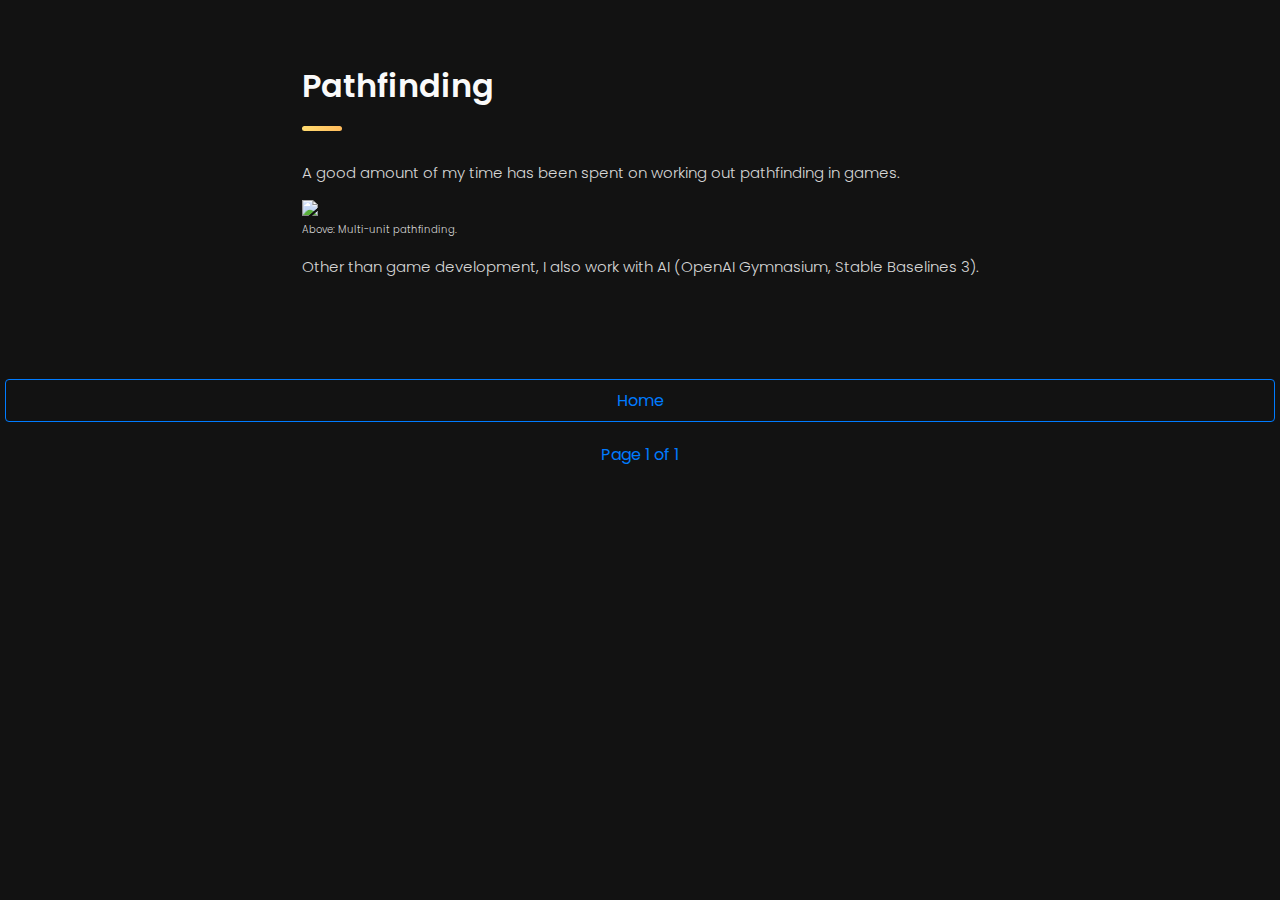
==== portfolio_pieces/index.html @ a6a80744 "writing section on pathfinding" ====
<!DOCTYPE html>
<html lang="en">

<head>
  <meta charset="UTF-8">
  <meta http-equiv="X-UA-Compatible" content="IE=edge">
  <meta name="viewport" content="width=device-width, initial-scale=1.0">
  <title>Portfolio</title>

  <!--
    - favicon
  -->
  <link rel="shortcut icon" href="./assets/images/logo.ico" type="image/x-icon">

  <!--
    - custom css link
  -->
  <link rel="stylesheet" href="./assets/css/style.css">

  <!--
    - google font link
  -->
  <link rel="preconnect" href="https://fonts.googleapis.com">
  <link rel="preconnect" href="https://fonts.gstatic.com" crossorigin>
  <link href="https://fonts.googleapis.com/css2?family=Poppins:wght@300;400;500;600&display=swap" rel="stylesheet">
</head>

<!-- NOTE: Pagination Code, (highly modifed) from this:
https://www.geeksforgeeks.org/create-a-pagination-using-html-css-and-javascript/ -->

<body>
    <main>
        <div id="data-container">
            
            <div class="about-text">
                <header>
                <h2 class="h2 article-title">Pathfinding</h2>
                </header>
        
                <section>
                <p>
                    A good amount of my time has been spent on working out pathfinding
                    in games. 
                </p>
                
                <img src="../assets/images/pathfinding/multi_unit_pathfinding.gif">
                <p>
                    <font size="1">
                        Above: Multi-unit pathfinding.
                    </font>
                </p>



                <p>
                    Other than game development, I also work with AI (OpenAI Gymnasium, Stable Baselines 3).
                </p>
                </section>
            </div>

        </div>
    </main>

    <div class="pagination" id="pagination">
        <a href="#" id="see_all">See All Posts</a> 
        <a href="#" id="prev">Previous</a> 
        <!-- <a href="#" class="page-link" data-page="1">1</a> 
        <a href="#" class="page-link" data-page="2">2</a> 
        <a href="#" class="page-link" data-page="3">3</a>  -->
        <a href="#" id="next">Next</a> 
        <a href="/vcard-personal-portfolio">Home</a> <!-- Necessary for Google Pages integration -->
        <p id="page-numbers"> </p> 
    </div> 

    <script src="./assets/js/script.js"> </script> 

</body>
---- portfolio_pieces/assets/css/style.css ----
/*-----------------------------------*\
  #style.css
\*-----------------------------------*/


/**
 * copyright 2022 @codewithsadee
 */





/*-----------------------------------*\
  #CUSTOM PROPERTY
\*-----------------------------------*/

:root {

  /**
   * colors
   */

  /* gradient */

  --bg-gradient-onyx: linear-gradient(
    to bottom right, 
    hsl(240, 1%, 25%) 3%, 
    hsl(0, 0%, 19%) 97%
  );
  --bg-gradient-jet: linear-gradient(
    to bottom right, 
    hsla(240, 1%, 18%, 0.251) 0%, 
    hsla(240, 2%, 11%, 0) 100%
  ), hsl(240, 2%, 13%);
  --bg-gradient-yellow-1: linear-gradient(
    to bottom right, 
    hsl(45, 100%, 71%) 0%, 
    hsla(36, 100%, 69%, 0) 50%
  );
  --bg-gradient-yellow-2: linear-gradient(
    135deg, 
    hsla(45, 100%, 71%, 0.251) 0%, 
    hsla(35, 100%, 68%, 0) 59.86%
  ), hsl(240, 2%, 13%);
  --border-gradient-onyx: linear-gradient(
    to bottom right, 
    hsl(0, 0%, 25%) 0%, 
    hsla(0, 0%, 25%, 0) 50%
  );
  --text-gradient-yellow: linear-gradient(
    to right, 
    hsl(45, 100%, 72%), 
    hsl(35, 100%, 68%)
  );

  /* solid */

  --jet: hsl(0, 0%, 22%);
  --onyx: hsl(240, 1%, 17%);
  --eerie-black-1: hsl(240, 2%, 13%);
  --eerie-black-2: hsl(240, 2%, 12%);
  --smoky-black: hsl(0, 0%, 7%);
  --white-1: hsl(0, 0%, 100%);
  --white-2: hsl(0, 0%, 98%);
  --orange-yellow-crayola: hsl(45, 100%, 72%);
  --vegas-gold: hsl(45, 54%, 58%);
  --light-gray: hsl(0, 0%, 84%);
  --light-gray-70: hsla(0, 0%, 84%, 0.7);
  --bittersweet-shimmer: hsl(0, 43%, 51%);

  /**
   * typography
   */

  /* font-family */
  --ff-poppins: 'Poppins', sans-serif;

  /* font-size */
  --fs-1: 24px;
  --fs-2: 18px;
  --fs-3: 17px;
  --fs-4: 16px;
  --fs-5: 15px;
  --fs-6: 14px;
  --fs-7: 13px;
  --fs-8: 11px;

  /* font-weight */
  --fw-300: 300;
  --fw-400: 400;
  --fw-500: 500;
  --fw-600: 600;

  /**
   * shadow
   */
  
  --shadow-1: -4px 8px 24px hsla(0, 0%, 0%, 0.25);
  --shadow-2: 0 16px 30px hsla(0, 0%, 0%, 0.25);
  --shadow-3: 0 16px 40px hsla(0, 0%, 0%, 0.25);
  --shadow-4: 0 25px 50px hsla(0, 0%, 0%, 0.15);
  --shadow-5: 0 24px 80px hsla(0, 0%, 0%, 0.25);

  /**
   * transition
   */

  --transition-1: 0.25s ease;
  --transition-2: 0.5s ease-in-out;

}





/*-----------------------------------*\
  #RESET
\*-----------------------------------*/

*, *::before, *::after {
  margin: 0;
  padding: 0;
  box-sizing: border-box;
}

a { text-decoration: none; }

li { list-style: none; }

img, ion-icon, a, button, time, span { display: block; }

button {
  font: inherit;
  background: none;
  border: none;
  text-align: left;
  cursor: pointer;
}

input, textarea {
  display: block;
  width: 100%;
  background: none;
  font: inherit;
}

::selection {
  background: var(--orange-yellow-crayola);
  color: var(--smoky-black);
}

:focus { outline-color: var(--orange-yellow-crayola); }

html { font-family: var(--ff-poppins); }

body { background: var(--smoky-black); }





/*-----------------------------------*\
  #REUSED STYLE
\*-----------------------------------*/

.sidebar,
article {
  background: var(--eerie-black-2);
  border: 1px solid var(--jet);
  border-radius: 20px;
  padding: 15px;
  box-shadow: var(--shadow-1);
  z-index: 1;
}

.separator {
  width: 100%;
  height: 1px;
  background: var(--jet);
  margin: 16px 0;
}

.icon-box {
  position: relative;
  background: var(--border-gradient-onyx);
  width: 30px;
  height: 30px;
  border-radius: 8px;
  display: flex;
  justify-content: center;
  align-items: center;
  font-size: 16px;
  color: var(--orange-yellow-crayola);
  box-shadow: var(--shadow-1);
  z-index: 1;
}

.icon-box::before {
  content: "";
  position: absolute;
  inset: 1px;
  background: var(--eerie-black-1);
  border-radius: inherit;
  z-index: -1;
}

.icon-box ion-icon { --ionicon-stroke-width: 35px; }

article { display: none; }

article.active {
  display: block;
  animation: fade 0.5s ease backwards;
}

@keyframes fade {
  0% { opacity: 0; }
  100% { opacity: 1; }
}

.h2,
.h3,
.h4,
.h5 {
  color: var(--white-2);
  text-transform: capitalize;
}

.h2 { font-size: var(--fs-1); }

.h3 { font-size: var(--fs-2); }

.h4 { font-size: var(--fs-4); }

.h5 {
  font-size: var(--fs-7);
  font-weight: var(--fw-500);
}

.article-title {
  position: relative;
  padding-bottom: 7px;
}

.article-title::after {
  content: "";
  position: absolute;
  bottom: 0;
  left: 0;
  width: 30px;
  height: 3px;
  background: var(--text-gradient-yellow);
  border-radius: 3px;
}

.has-scrollbar::-webkit-scrollbar {
  width: 5px; /* for vertical scrollbar */
  height: 5px; /* for horizontal scrollbar */
}

.has-scrollbar::-webkit-scrollbar-track {
  background: var(--onyx);
  border-radius: 5px;
}

.has-scrollbar::-webkit-scrollbar-thumb {
  background: var(--orange-yellow-crayola);
  border-radius: 5px;
}

.has-scrollbar::-webkit-scrollbar-button { width: 20px; }

.content-card {
  position: relative;
  background: var(--border-gradient-onyx);
  padding: 15px;
  padding-top: 45px;
  border-radius: 14px;
  box-shadow: var(--shadow-2);
  cursor: pointer;
  z-index: 1;
}

.content-card::before {
  content: "";
  position: absolute;
  inset: 1px;
  background: var(--bg-gradient-jet);
  border-radius: inherit;
  z-index: -1;
}





/*-----------------------------------*\
  #MAIN
\*-----------------------------------*/

main {
  margin: 15px 12px;
  margin-bottom: 75px;
  min-width: 259px;
}





/*-----------------------------------*\
  #SIDEBAR
\*-----------------------------------*/

.sidebar {
  margin-bottom: 15px;
  max-height: 112px;
  overflow: hidden;
  transition: var(--transition-2);
}

.sidebar.active { max-height: 405px; }

.sidebar-info {
  position: relative;
  display: flex;
  justify-content: flex-start;
  align-items: center;
  gap: 15px;
}

.avatar-box {
  background: var(--bg-gradient-onyx);
  border-radius: 20px;
}

.info-content .name {
  color: var(--white-2);
  font-size: var(--fs-3);
  font-weight: var(--fw-500);
  letter-spacing: -0.25px;
  margin-bottom: 10px;
}

.info-content .title {
  color: var(--white-1);
  background: var(--onyx);
  font-size: var(--fs-8);
  font-weight: var(--fw-300);
  width: max-content;
  padding: 3px 12px;
  border-radius: 8px;
}

.info_more-btn {
  position: absolute;
  top: -15px;
  right: -15px;
  border-radius: 0 15px;
  font-size: 13px;
  color: var(--orange-yellow-crayola);
  background: var(--border-gradient-onyx);
  padding: 10px;
  box-shadow: var(--shadow-2);
  transition: var(--transition-1);
  z-index: 1;
}

.info_more-btn::before {
  content: "";
  position: absolute;
  inset: 1px;
  border-radius: inherit;
  background: var(--bg-gradient-jet);
  transition: var(--transition-1);
  z-index: -1;
}

.info_more-btn:hover,
.info_more-btn:focus { background: var(--bg-gradient-yellow-1); }

.info_more-btn:hover::before,
.info_more-btn:focus::before { background: var(--bg-gradient-yellow-2); }

.info_more-btn span { display: none; }

.sidebar-info_more {
  opacity: 0;
  visibility: hidden;
  transition: var(--transition-2);
}

.sidebar.active .sidebar-info_more {
  opacity: 1;
  visibility: visible;
}

.contacts-list {
  display: grid;
  grid-template-columns: 1fr;
  gap: 16px;
}

.contact-item {
  min-width: 100%;
  display: flex;
  align-items: center;
  gap: 16px;
}

.contact-info {
  max-width: calc(100% - 46px);
  width: calc(100% - 46px);
}

.contact-title {
  color: var(--light-gray-70);
  font-size: var(--fs-8);
  text-transform: uppercase;
  margin-bottom: 2px;
}

.contact-info :is(.contact-link, time, address) {
  color: var(--white-2);
  font-size: var(--fs-7);
}

.contact-info address { font-style: normal; }

.social-list {
  display: flex;
  justify-content: flex-start;
  align-items: center;
  gap: 15px;
  padding-bottom: 4px;
  padding-left: 7px;
}

.social-item .social-link {
  color: var(--light-gray-70);
  font-size: 18px;
}


.social-item .social-link:hover { color: var(--light-gray); }





/*-----------------------------------*\
  #NAVBAR
\*-----------------------------------*/

.navbar {
  position: fixed;
  bottom: 0;
  left: 0;
  width: 100%;
  background: hsla(240, 1%, 17%, 0.75);
  backdrop-filter: blur(10px);
  border: 1px solid var(--jet);
  border-radius: 12px 12px 0 0;
  box-shadow: var(--shadow-2);
  z-index: 5;
}

.navbar-list {
  display: flex;
  flex-wrap: wrap;
  justify-content: center;
  align-items: center;
  padding: 0 10px;
}

.navbar-link {
  color: var(--light-gray);
  font-size: var(--fs-8);
  padding: 20px 7px;
  transition: color var(--transition-1);
}

.navbar-link:hover,
.navbar-link:focus { color: var(--light-gray-70); }

.navbar-link.active { color: var(--orange-yellow-crayola); }





/*-----------------------------------*\
  #ABOUT
\*-----------------------------------*/

.about .article-title { margin-bottom: 15px; }

.about-text {
  color: var(--light-gray);
  font-size: var(--fs-6);
  font-weight: var(--fw-300);
  line-height: 1.6;
}

.about-text p { margin-bottom: 15px; }



/**
 * #service 
 */

.service { margin-bottom: 35px; }

.service-title { margin-bottom: 20px; }

.service-list {
  display: grid;
  grid-template-columns: 1fr;
  gap: 20px;
}

.service-item {
  position: relative;
  background: var(--border-gradient-onyx);
  padding: 20px;
  border-radius: 14px;
  box-shadow: var(--shadow-2);
  z-index: 1;
}

.service-item::before {
  content: "";
  position: absolute;
  inset: 1px;
  background: var(--bg-gradient-jet);
  border-radius: inherit;
  z-index: -1;
}

.service-icon-box { margin-bottom: 10px; }

.service-icon-box img { margin: auto; }

.service-content-box { text-align: center; }

.service-item-title { margin-bottom: 7px; }

.service-item-text {
  color: var(--light-gray);
  font-size: var(--fs-6);
  font-weight: var(--fw-3);
  line-height: 1.6;
}


/**
 * #testimonials 
 */

.testimonials { margin-bottom: 30px; }

.testimonials-title { margin-bottom: 20px; }

.testimonials-list {
  display: flex;
  justify-content: flex-start;
  align-items: flex-start;
  gap: 15px;
  margin: 0 -15px;
  padding: 25px 15px;
  padding-bottom: 35px;
  overflow-x: auto;
  scroll-behavior: smooth;
  overscroll-behavior-inline: contain;
  scroll-snap-type: inline mandatory;
}

.testimonials-item {
  min-width: 100%;
  scroll-snap-align: center;
}

.testimonials-avatar-box {
  position: absolute;
  top: 0;
  left: 0;
  transform: translate(15px, -25px);
  background: var(--bg-gradient-onyx);
  border-radius: 14px;
  box-shadow: var(--shadow-1);
}

.testimonials-item-title { margin-bottom: 7px; }

.testimonials-text {
  color: var(--light-gray);
  font-size: var(--fs-6);
  font-weight: var(--fw-300);
  line-height: 1.6;
  display: -webkit-box;
  line-clamp: 4;
  -webkit-line-clamp: 4;
  -webkit-box-orient: vertical;
  overflow: hidden;
}


/**
 * #testimonials-modal
 */

.modal-container {
  position: fixed;
  top: 0;
  left: 0;
  width: 100%;
  height: 100%;
  display: flex;
  justify-content: center;
  align-items: center;
  overflow-y: auto;
  overscroll-behavior: contain;
  z-index: 20;
  pointer-events: none;
  visibility: hidden;
}

.modal-container::-webkit-scrollbar { display: none; }

.modal-container.active {
  pointer-events: all;
  visibility: visible;
}

.overlay {
  position: fixed;
  top: 0;
  left: 0;
  width: 100%;
  height: 100vh;
  background: hsl(0, 0%, 5%);
  opacity: 0;
  visibility: hidden;
  pointer-events: none;
  z-index: 1;
  transition: var(--transition-1);
}

.overlay.active {
  opacity: 0.8;
  visibility: visible;
  pointer-events: all;
}

.testimonials-modal {
  background: var(--eerie-black-2);
  position: relative;
  padding: 15px;
  margin: 15px 12px;
  border: 1px solid var(--jet);
  border-radius: 14px;
  box-shadow: var(--shadow-5);
  transform: scale(1.2);
  opacity: 0;
  transition: var(--transition-1);
  z-index: 2;
}

.modal-container.active .testimonials-modal {
  transform: scale(1);
  opacity: 1;
}

.modal-close-btn {
  position: absolute;
  top: 15px;
  right: 15px;
  background: var(--onyx);
  border-radius: 8px;
  width: 32px;
  height: 32px;
  display: flex;
  justify-content: center;
  align-items: center;
  color: var(--white-2);
  font-size: 18px;
  opacity: 0.7;
}

.modal-close-btn:hover,
.modal-close-btn:focus { opacity: 1; }

.modal-close-btn ion-icon { --ionicon-stroke-width: 50px; }

.modal-avatar-box {
  background: var(--bg-gradient-onyx);
  width: max-content;
  border-radius: 14px;
  margin-bottom: 15px;
  box-shadow: var(--shadow-2);
}

.modal-img-wrapper > img { display: none; }

.modal-title { margin-bottom: 4px; }

.modal-content time {
  font-size: var(--fs-6);
  color: var(--light-gray-70);
  font-weight: var(--fw-300);
  margin-bottom: 10px;
}

.modal-content p {
  color: var(--light-gray);
  font-size: var(--fs-6);
  font-weight: var(--fw-300);
  line-height: 1.6;
}


/**
 * #clients 
 */

.clients { margin-bottom: 15px; }

.clients-list {
  display: flex;
  justify-content: flex-start;
  align-items: flex-start;
  gap: 15px;
  margin: 0 -15px;
  padding: 25px;
  padding-bottom: 25px;
  overflow-x: auto;
  scroll-behavior: smooth;
  overscroll-behavior-inline: contain;
  scroll-snap-type: inline mandatory;
  scroll-padding-inline: 25px;
}

.clients-item {
  min-width: 50%;
  scroll-snap-align: start;
}

.clients-item img {
  width: 100%;
  filter: grayscale(1);
  transition: var(--transition-1);
}

.clients-item img:hover { filter: grayscale(0); }





/*-----------------------------------*\
  #RESUME
\*-----------------------------------*/

.article-title { margin-bottom: 30px; }


/**
 * education and experience 
 */

.timeline { margin-bottom: 30px; }

.timeline .title-wrapper {
  display: flex;
  align-items: center;
  gap: 15px;
  margin-bottom: 25px;
}

.timeline-list {
  font-size: var(--fs-6);
  margin-left: 45px;
}

.timeline-item { position: relative; }

.timeline-item:not(:last-child) { margin-bottom: 20px; }

.timeline-item-title {
  font-size: var(--fs-6);
  line-height: 1.3;
  margin-bottom: 7px;
}

.timeline-list span {
  color: var(--vegas-gold);
  font-weight: var(--fw-400);
  line-height: 1.6;
}

.timeline-item:not(:last-child)::before {
  content: "";
  position: absolute;
  top: -25px;
  left: -30px;
  width: 1px;
  height: calc(100% + 50px);
  background: var(--jet);
}

.timeline-item::after {
  content: "";
  position: absolute;
  top: 5px;
  left: -33px;
  height: 6px;
  width: 6px;
  background: var(--text-gradient-yellow);
  border-radius: 50%;
  box-shadow: 0 0 0 4px var(--jet);
}

.timeline-text {
  color: var(--light-gray);
  font-weight: var(--fw-300);
  line-height: 1.6;
}


/**
 * skills 
 */

.skills-title { margin-bottom: 20px; }

.skills-list { padding: 20px; }


.skills-item:not(:last-child) { margin-bottom: 15px; }

.skill .title-wrapper {
  display: flex;
  align-items: center;
  gap: 5px;
  margin-bottom: 8px;
}

.skill .title-wrapper data {
  color: var(--light-gray);
  font-size: var(--fs-7);
  font-weight: var(--fw-300);
}

.skill-progress-bg {
  background: var(--jet);
  width: 100%;
  height: 8px;
  border-radius: 10px;
}

.skill-progress-fill {
  background: var(--text-gradient-yellow);
  height: 100%;
  border-radius: inherit;
}





/*-----------------------------------*\
  #PORTFOLIO
\*-----------------------------------*/

.filter-list { display: none; }

.filter-select-box {
  position: relative;
  margin-bottom: 25px;
}

.filter-select {
  background: var(--eerie-black-2);
  color: var(--light-gray);
  display: flex;
  justify-content: space-between;
  align-items: center;
  width: 100%;
  padding: 12px 16px;
  border: 1px solid var(--jet);
  border-radius: 14px;
  font-size: var(--fs-6);
  font-weight: var(--fw-300);
}

.filter-select.active .select-icon { transform: rotate(0.5turn); }

.select-list {
  background: var(--eerie-black-2);
  position: absolute;
  top: calc(100% + 6px);
  width: 100%;
  padding: 6px;
  border: 1px solid var(--jet);
  border-radius: 14px;
  z-index: 2;
  opacity: 0;
  visibility: hidden;
  pointer-events: none;
  transition: 0.15s ease-in-out;
}

.filter-select.active + .select-list {
  opacity: 1;
  visibility: visible;
  pointer-events: all;
}

.select-item button {
  background: var(--eerie-black-2);
  color: var(--light-gray);
  font-size: var(--fs-6);
  font-weight: var(--fw-300);
  text-transform: capitalize;
  width: 100%;
  padding: 8px 10px;
  border-radius: 8px;
}

.select-item button:hover { --eerie-black-2: hsl(240, 2%, 20%); }

.project-list {
  display: grid;
  grid-template-columns: 1fr;
  gap: 30px;
  margin-bottom: 10px;
}

.project-item { display: none; }

.project-item.active {
  display: block;
  animation: scaleUp 0.25s ease forwards;
}

@keyframes scaleUp {
  0% { transform: scale(0.5); }
  100% { transform: scale(1); }
}

.project-item > a { width: 100%; }

.project-img {
  position: relative;
  width: 100%;
  height: 200px;
  border-radius: 16px;
  overflow: hidden;
  margin-bottom: 15px;
}

.project-img::before {
  content: "";
  position: absolute;
  top: 0;
  left: 0;
  width: 100%;
  height: 100%;
  background: transparent;
  z-index: 1;
  transition: var(--transition-1);
}

.project-item > a:hover .project-img::before { background: hsla(0, 0%, 0%, 0.5); }

.project-item-icon-box {
  --scale: 0.8;

  background: var(--jet);
  color: var(--orange-yellow-crayola);
  position: absolute;
  top: 50%;
  left: 50%;
  transform: translate(-50%, -50%) scale(var(--scale));
  font-size: 20px;
  padding: 18px;
  border-radius: 12px;
  opacity: 0;
  z-index: 1;
  transition: var(--transition-1);
}

.project-item > a:hover .project-item-icon-box {
  --scale: 1;
  opacity: 1;
}

.project-item-icon-box ion-icon { --ionicon-stroke-width: 50px; }

.project-img img {
  width: 100%;
  height: 100%;
  object-fit: cover;
  transition: var(--transition-1);
}

.project-item > a:hover img { transform: scale(1.1); }

.project-title,
.project-category { margin-left: 10px; }

.project-title {
  color: var(--white-2);
  font-size: var(--fs-5);
  font-weight: var(--fw-400);
  text-transform: capitalize;
  line-height: 1.3;
}

.project-category {
  color: var(--light-gray-70);
  font-size: var(--fs-6);
  font-weight: var(--fw-300);
}





/*-----------------------------------*\
  #BLOG
\*-----------------------------------*/

.blog-posts { margin-bottom: 10px; }

.blog-posts-list {
  display: grid;
  grid-template-columns: 1fr;
  gap: 20px;
}

.blog-post-item > a {
  position: relative;
  background: var(--border-gradient-onyx);
  height: 100%;
  box-shadow: var(--shadow-4);
  border-radius: 16px;
  z-index: 1;
}

.blog-post-item > a::before {
  content: "";
  position: absolute;
  inset: 1px;
  border-radius: inherit;
  background: var(--eerie-black-1);
  z-index: -1;
}

.blog-banner-box {
  width: 100%;
  height: 200px;
  border-radius: 12px;
  overflow: hidden;
}

.blog-banner-box img {
  width: 100%;
  height: 100%;
  object-fit: cover;
  transition: var(--transition-1);
}

.blog-post-item > a:hover .blog-banner-box img { transform: scale(1.1); }

.blog-content { padding: 15px; }

.blog-meta {
  display: flex;
  justify-content: flex-start;
  align-items: center;
  gap: 7px;
  margin-bottom: 10px;
}

.blog-meta :is(.blog-category, time) {
  color: var(--light-gray-70);
  font-size: var(--fs-6);
  font-weight: var(--fw-300);
}

.blog-meta .dot {
  background: var(--light-gray-70);
  width: 4px;
  height: 4px;
  border-radius: 4px;
}

.blog-item-title {
  margin-bottom: 10px;
  line-height: 1.3;
  transition: var(--transition-1);
}

.blog-post-item > a:hover .blog-item-title { color: var(--orange-yellow-crayola); }

.blog-text {
  color: var(--light-gray);
  font-size: var(--fs-6);
  font-weight: var(--fw-300);
  line-height: 1.6;
}





/*-----------------------------------*\
  #CONTACT
\*-----------------------------------*/

.mapbox {
  position: relative;
  height: 250px;
  width: 100%;
  border-radius: 16px;
  margin-bottom: 30px;
  border: 1px solid var(--jet);
  overflow: hidden;
}

.mapbox figure { height: 100%; }

.mapbox iframe {
  width: 100%;
  height: 100%;
  border: none;
  filter: grayscale(1) invert(1);
}

.contact-form { margin-bottom: 10px; }

.form-title { margin-bottom: 20px; }

.input-wrapper {
  display: grid;
  grid-template-columns: 1fr;
  gap: 25px;
  margin-bottom: 25px;
}

.form-input {
  color: var(--white-2);
  font-size: var(--fs-6);
  font-weight: var(--fw-400);
  padding: 13px 20px;
  border: 1px solid var(--jet);
  border-radius: 14px;
  outline: none;
}

.form-input::placeholder { font-weight: var(--fw-500); }

.form-input:focus { border-color: var(--orange-yellow-crayola); }

textarea.form-input {
  min-height: 100px;
  height: 120px;
  max-height: 200px;
  resize: vertical;
  margin-bottom: 25px;
}

textarea.form-input::-webkit-resizer { display: none; }

.form-input:focus:invalid { border-color: var(--bittersweet-shimmer); }

.form-btn {
  position: relative;
  width: 100%;
  background: var(--border-gradient-onyx);
  color: var(--orange-yellow-crayola);
  display: flex;
  justify-content: center;
  align-items: center;
  gap: 10px;
  padding: 13px 20px;
  border-radius: 14px;
  font-size: var(--fs-6);
  text-transform: capitalize;
  box-shadow: var(--shadow-3);
  z-index: 1;
  transition: var(--transition-1);
}

.form-btn::before {
  content: "";
  position: absolute;
  inset: 1px;
  background: var(--bg-gradient-jet);
  border-radius: inherit;
  z-index: -1;
  transition: var(--transition-1);
}

.form-btn ion-icon { font-size: 16px; }

.form-btn:hover { background: var(--bg-gradient-yellow-1); }

.form-btn:hover::before { background: var(--bg-gradient-yellow-2); }

.form-btn:disabled {
  opacity: 0.7;
  cursor: not-allowed;
}

.form-btn:disabled:hover { background: var(--border-gradient-onyx); }

.form-btn:disabled:hover::before { background: var(--bg-gradient-jet); }





/*-----------------------------------*\
  #RESPONSIVE
\*-----------------------------------*/

/**
 * responsive larger than 450px screen
 */

@media (min-width: 450px) {

  /**
   * client
   */

  .clients-item { min-width: calc(33.33% - 10px); }



  /**
   * #PORTFOLIO, BLOG 
   */

  .project-img,
  .blog-banner-box { height: auto; }

}





/**
 * responsive larger than 580px screen
 */

@media (min-width: 580px) {

  /**
   * CUSTOM PROPERTY
   */

  :root {

    /**
     * typography
     */

    --fs-1: 32px;
    --fs-2: 24px;
    --fs-3: 26px;
    --fs-4: 18px;
    --fs-6: 15px;
    --fs-7: 15px;
    --fs-8: 12px;

  }



  /**
   * #REUSED STYLE
   */

  .sidebar, article {
    width: 520px;
    margin-inline: auto;
    padding: 30px;
  }

  .article-title {
    font-weight: var(--fw-600);
    padding-bottom: 15px;
  }

  .article-title::after {
    width: 40px;
    height: 5px;
  }

  .icon-box {
    width: 48px;
    height: 48px;
    border-radius: 12px;
    font-size: 18px;
  }



  /**
   * #MAIN
   */

  main {
    margin-top: 60px;
    margin-bottom: 100px;
  }



  /**
   * #SIDEBAR
   */

  .sidebar {
    max-height: 180px;
    margin-bottom: 30px;
  }

  .sidebar.active { max-height: 584px; }

  .sidebar-info { gap: 25px; }

  .avatar-box { border-radius: 30px; }

  .avatar-box img { width: 120px; }

  .info-content .name { margin-bottom: 15px; }

  .info-content .title { padding: 5px 18px; }

  .info_more-btn {
    top: -30px;
    right: -30px;
    padding: 10px 15px;
  }

  .info_more-btn span {
    display: block;
    font-size: var(--fs-8);
  }

  .info_more-btn ion-icon { display: none; }

  .separator { margin: 32px 0; }

  .contacts-list { gap: 20px; }

  .contact-info {
    max-width: calc(100% - 64px);
    width: calc(100% - 64px);
  }



  /**
   * #NAVBAR
   */

  .navbar { border-radius: 20px 20px 0 0; }

  .navbar-list { gap: 20px; }

  .navbar-link { --fs-8: 14px; }



  /**
   * #ABOUT
   */

  .about .article-title { margin-bottom: 20px; }

  .about-text { margin-bottom: 40px; }

  /* service */

  .service-item {
    display: flex;
    justify-content: flex-start;
    align-items: flex-start;
    gap: 18px;
    padding: 30px;
  }

  .service-icon-box {
    margin-bottom: 0;
    margin-top: 5px;
  }

  .service-content-box { text-align: left; }

  /* testimonials */

  .testimonials-title { margin-bottom: 25px; }

  .testimonials-list {
    gap: 30px;
    margin: 0 -30px;
    padding: 30px;
    padding-bottom: 35px;
  }

  .content-card {
    padding: 30px;
    padding-top: 25px;
  }

  .testimonials-avatar-box {
    transform: translate(30px, -30px);
    border-radius: 20px;
  }

  .testimonials-avatar-box img { width: 80px; }

  .testimonials-item-title {
    margin-bottom: 10px;
    margin-left: 95px;
  }

  .testimonials-text {
    line-clamp: 2;
    -webkit-line-clamp: 2;
  }

  /* testimonials modal */

  .modal-container { padding: 20px; }

  .testimonials-modal {
    display: flex;
    justify-content: flex-start;
    align-items: stretch;
    gap: 25px;
    padding: 30px;
    border-radius: 20px;
  }

  .modal-img-wrapper {
    display: flex;
    flex-direction: column;
    align-items: center;
  }

  .modal-avatar-box {
    border-radius: 18px;
    margin-bottom: 0;
  }

  .modal-avatar-box img { width: 65px; }

  .modal-img-wrapper > img {
    display: block;
    flex-grow: 1;
    width: 35px;
  }

  /* clients */

  .clients-list {
    gap: 50px;
    margin: 0 -30px;
    padding: 45px;
    scroll-padding-inline: 45px;
  }

  .clients-item { min-width: calc(33.33% - 35px); }



  /**
   * #RESUME
   */

  .timeline-list { margin-left: 65px; }

  .timeline-item:not(:last-child)::before { left: -40px; }

  .timeline-item::after {
    height: 8px;
    width: 8px;
    left: -43px;
  }

  .skills-item:not(:last-child) { margin-bottom: 25px; }



  /**
   * #PORTFOLIO, BLOG
   */

  .project-img, .blog-banner-box { border-radius: 16px; }

  .blog-posts-list { gap: 30px; }

  .blog-content { padding: 25px; }



  /**
   * #CONTACT
   */

  .mapbox {
    height: 380px;
    border-radius: 18px;
  }

  .input-wrapper {
    gap: 30px;
    margin-bottom: 30px;
  }

  .form-input { padding: 15px 20px; }

  textarea.form-input { margin-bottom: 30px; }

  .form-btn {
    --fs-6: 16px;
    padding: 16px 20px;
  }

  .form-btn ion-icon { font-size: 18px; }

}





/**
 * responsive larger than 768px screen
 */

@media (min-width: 768px) {

  /**
   * REUSED STYLE
   */

  .sidebar, article { width: 700px; }

  .has-scrollbar::-webkit-scrollbar-button { width: 100px; }



  /**
   * SIDEBAR
   */

  .contacts-list {
    grid-template-columns: 1fr 1fr;
    gap: 30px 15px;
  }



  /**
   * NAVBAR
   */

  .navbar-link { --fs-8: 15px; }



  /**
   * ABOUT
   */

  /* testimonials modal */

  .testimonials-modal {
    gap: 35px;
    max-width: 680px;
  }

  .modal-avatar-box img { width: 80px; }



  /**
   * PORTFOLIO
   */

  .article-title { padding-bottom: 20px; }

  .filter-select-box { display: none; }

  .filter-list {
    display: flex;
    justify-content: flex-start;
    align-items: center;
    gap: 25px;
    padding-left: 5px;
    margin-bottom: 30px;
  }

  .filter-item button {
    color: var(--light-gray);
    font-size: var(--fs-5);
    transition: var(--transition-1);
  }

  .filter-item button:hover { color: var(--light-gray-70); }

  .filter-item button.active { color: var(--orange-yellow-crayola); }

  /* portfolio and blog grid */

  .project-list, .blog-posts-list { grid-template-columns: 1fr 1fr; }



  /**
   * CONTACT
   */

  .input-wrapper { grid-template-columns: 1fr 1fr; }

  .form-btn {
    width: max-content;
    margin-left: auto;
  }
  
}





/**
 * responsive larger than 1024px screen
 */

@media (min-width: 1024px) {

  /**
   * CUSTOM PROPERTY
   */

  :root {

    /**
    * shadow
    */

    --shadow-1: -4px 8px 24px hsla(0, 0%, 0%, 0.125);
    --shadow-2: 0 16px 30px hsla(0, 0%, 0%, 0.125);
    --shadow-3: 0 16px 40px hsla(0, 0%, 0%, 0.125);

  }



  /**
   * REUSED STYLE
   */

  .sidebar, article {
    width: 950px;
    box-shadow: var(--shadow-5);
  }



  /**
   * MAIN 
   */

  main { margin-bottom: 60px; }

  .main-content {
    position: relative;
    width: max-content;
    margin: auto;
  }



  /**
   * NAVBAR
   */

  .navbar {
    position: absolute;
    bottom: auto;
    top: 0;
    left: auto;
    right: 0;
    width: max-content;
    border-radius: 0 20px;
    padding: 0 20px;
    box-shadow: none;
  }

  .navbar-list {
    gap: 30px;
    padding: 0 20px;
  }

  .navbar-link { font-weight: var(--fw-500); }



  /**
   * ABOUT
   */

  /* service */

  .service-list {
    grid-template-columns: 1fr 1fr;
    gap: 20px 25px;
  }

  /* testimonials */

  .testimonials-item { min-width: calc(50% - 15px); }

  /* clients */

  .clients-item { min-width: calc(25% - 38px); }



  /**
   * PORTFOLIO
   */

  .project-list { grid-template-columns: repeat(3, 1fr); }



  /**
   * BLOG
   */

  .blog-banner-box { height: 230px; }

}





/**
 * responsive larger than 1250px screen
 */

@media (min-width: 1250px) {

  /**
   * RESET
   */

  body::-webkit-scrollbar { width: 20px; }

  body::-webkit-scrollbar-track { background: var(--smoky-black); }

  body::-webkit-scrollbar-thumb {
    border: 5px solid var(--smoky-black);
    background: hsla(0, 0%, 100%, 0.1);
    border-radius: 20px;
    box-shadow: inset 1px 1px 0 hsla(0, 0%, 100%, 0.11),
                inset -1px -1px 0 hsla(0, 0%, 100%, 0.11);
  }

  body::-webkit-scrollbar-thumb:hover { background: hsla(0, 0%, 100%, 0.15); }

  body::-webkit-scrollbar-button { height: 60px; }



  /**
   * REUSED STYLE
   */

  .sidebar, article { width: auto; }

  article { min-height: 100%; }



  /**
   * MAIN
   */

  main {
    max-width: 1200px;
    margin-inline: auto;
    display: flex;
    justify-content: center;
    align-items: stretch;
    gap: 25px;
  }

  .main-content {
    min-width: 75%;
    width: 75%;
    margin: 0;
  }



  /**
   * SIDEBAR
   */

  .sidebar {
    position: sticky;
    top: 60px;
    max-height: max-content;
    height: 100%;
    margin-bottom: 0;
    padding-top: 60px;
    z-index: 1;
  }

  .sidebar-info { flex-direction: column; }

  .avatar-box img { width: 150px; }

  .info-content .name {
    white-space: nowrap;
    text-align: center;
  }

  .info-content .title { margin: auto; }

  .info_more-btn { display: none; }

  .sidebar-info_more {
    opacity: 1;
    visibility: visible;
  }

  .contacts-list { grid-template-columns: 1fr; }

  .contact-info :is(.contact-link) {
    white-space: nowrap;
    overflow: hidden;
    text-overflow: ellipsis;
  }

  .contact-info :is(.contact-link, time, address) {
    --fs-7: 14px;
    font-weight: var(--fw-300);
  }

  .separator:last-of-type {
    margin: 15px 0;
    opacity: 0;
  }

  .social-list { justify-content: center; }



  /**
	 * RESUME
	 */

  .timeline-text { max-width: 700px; }

  .card-container {
    display: grid;
    grid-template-columns: repeat(4, 1fr);
    gap: 20px;
}

.card {
    border: 1px solid #ddd;
    padding: 20px;
    border-radius: 10px;
    box-shadow: 0 2px 20px 0px rgba(0, 0, 0, 0.1);
    background-color: #fff;
    text-align: center;
}

.card img {
    max-width: 100%;
    height: auto;
    margin-bottom: 10px;
    border-radius: 10px;
}


}

/* NOTE: Pagination Code, (highly modifed) from this:
https://www.geeksforgeeks.org/create-a-pagination-using-html-css-and-javascript/ */
/* Pagination links */
.pagination {
  text-align: center;
  margin-top: 2rem;
}

.pagination a {
    color: #007BFF;
    padding: 8px 16px;
    text-decoration: none;
    border: 1px solid #007BFF;
    margin: 0 5px;
    border-radius: 4px;
}

.pagination a:hover {
    background-color: #007BFF;
    color: white;
}

.pagination .active {
    background-color: #007BFF;
    color: white;
}

#page-numbers {
  color: #007BFF !important;
  margin-top: 20px;
  font-size: 16px;
}
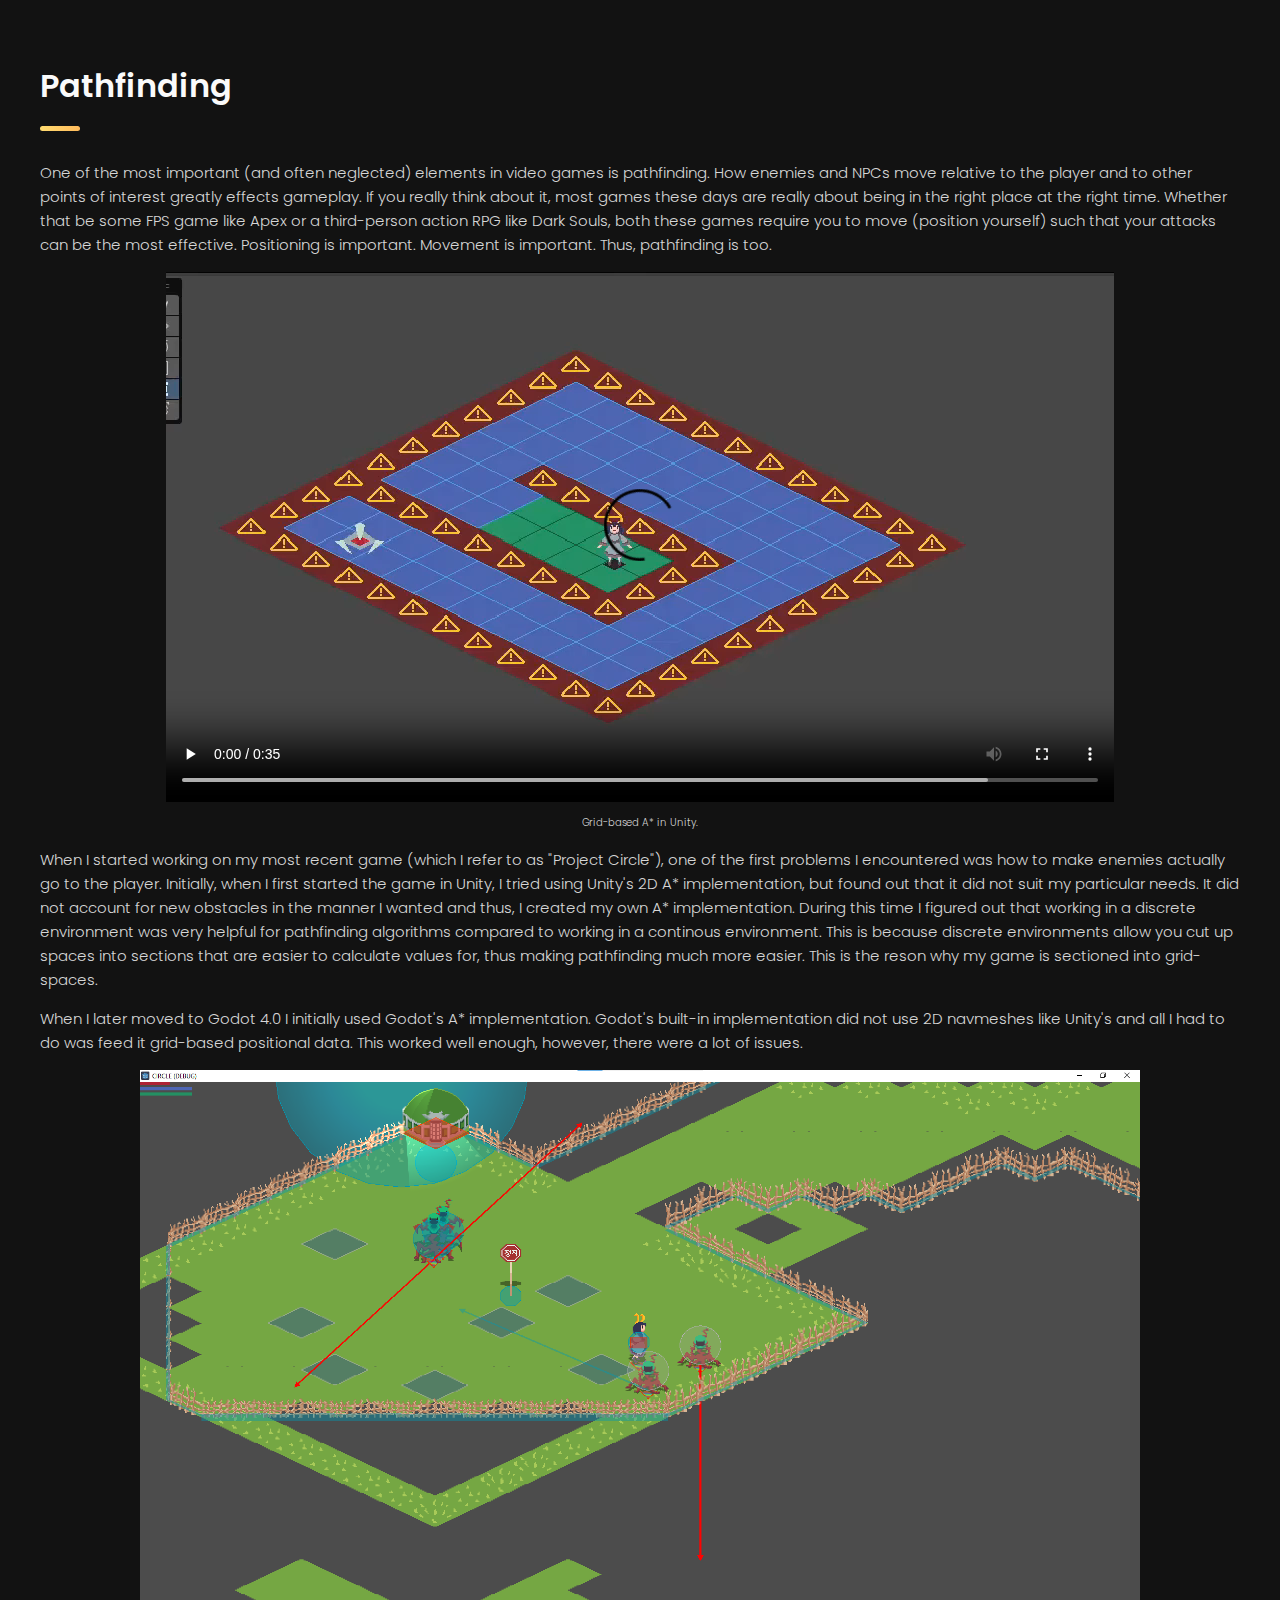
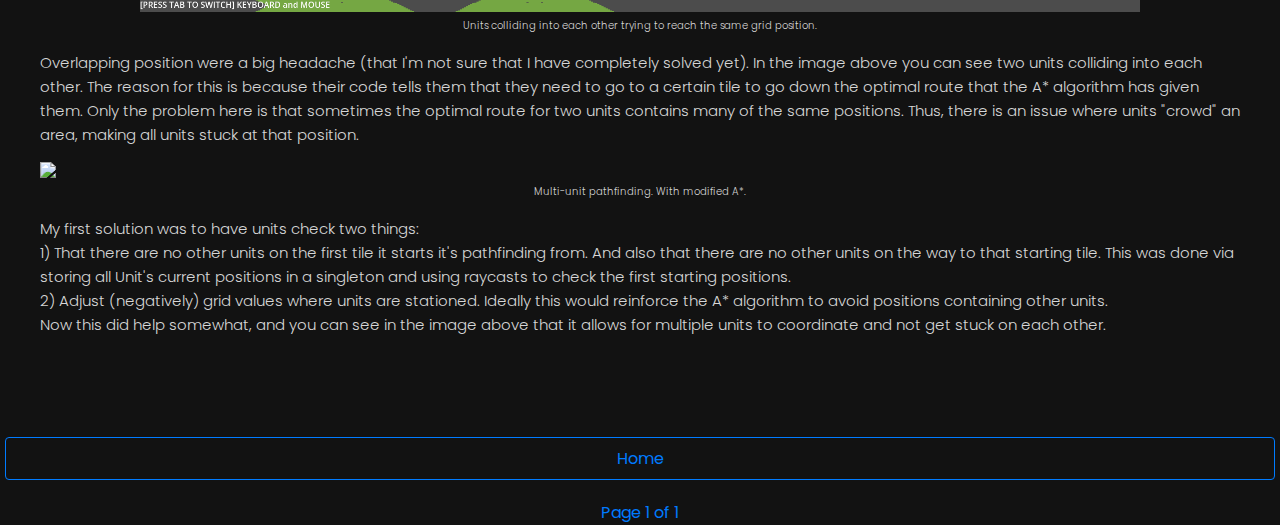
==== commit ee1d190b: "writing pathfinding section" ====
--- a/portfolio_pieces/index.html
+++ b/portfolio_pieces/index.html
@@ -38,23 +38,99 @@
                 </header>
         
                 <section>
-                <p>
+                <!-- <p>
                     A good amount of my time has been spent on working out pathfinding
                     in games. 
+                </p> -->
+                
+                <p>
+                    One of the most important (and often neglected) elements in video games is
+                    pathfinding. How enemies and NPCs move relative to the player and to other 
+                    points of interest greatly effects gameplay. 
+                    
+                    If you really think about it, most games these days are really about being
+                    in the right place at the right time. Whether that be some FPS game like Apex
+                    or a third-person action RPG like Dark Souls, both these games require you to
+                    move (position yourself) such that your attacks can be the most effective.
+                    
+                    Positioning is important. Movement is important. Thus, pathfinding is too. 
+                </p>
+
+                <center>
+                    <video controls>
+                        <source src="../assets/images/pathfinding/bad_pathfinding.webm" type="video/webm" />
+                    </video>
+                    <p>
+                        <font size="1">
+                            Grid-based A* in Unity.
+                        </font>
+                    </p>
+                </center>
+
+                <p>
+                    When I started working on my most recent game (which I refer to as "Project Circle"),
+                    one of the first problems I encountered was how to make enemies actually go to the player.
+                    
+                    Initially, when I first started the game in Unity, I tried using Unity's 2D A* implementation,
+                    but found out that it did not suit my particular needs. It did not account for new obstacles 
+                    in the manner I wanted and thus, I created my own A* implementation.
+                    
+                    During this time I figured out that working in a discrete environment was very helpful
+                    for pathfinding algorithms compared to working in a continous environment. This is because
+                    discrete environments allow you cut up spaces into sections that are easier to calculate
+                    values for, thus making pathfinding much more easier. This is the reson why my game is
+                    sectioned into grid-spaces.
                 </p>
                 
-                <img src="../assets/images/pathfinding/multi_unit_pathfinding.gif">
                 <p>
-                    <font size="1">
-                        Above: Multi-unit pathfinding.
-                    </font>
+                    When I later moved to Godot 4.0 I initially used Godot's A* implementation. Godot's
+                    built-in implementation did not use 2D navmeshes like Unity's and all I had to do was 
+                    feed it grid-based positional data. This worked well enough, however, there were a lot of
+                    issues.
                 </p>
 
-
+                <center>
+                    <img src="../assets/images/pathfinding/collision.png" width="1000px">
+                    <p>
+                        <font size="1">
+                            Units colliding into each other trying to reach the same grid position.
+                        </font>
+                    </p>
+                </center>
 
                 <p>
-                    Other than game development, I also work with AI (OpenAI Gymnasium, Stable Baselines 3).
+                    Overlapping position were a big headache (that I'm not sure that I have completely solved yet).
+                    In the image above you can see two units colliding into each other. The reason for this is because
+                    their code tells them that they need to go to a certain tile to go down the optimal route that the
+                    A* algorithm has given them. Only the problem here is that sometimes the optimal route for two units
+                    contains many of the same positions. Thus, there is an issue where units "crowd" an area, making all
+                    units stuck at that position. 
                 </p>
+
+                <center>
+                    <img src="../assets/images/pathfinding/multi_unit_pathfinding.gif">
+                    <p>
+                        <font size="1">
+                            Multi-unit pathfinding. With modified A*.
+                        </font>
+                    </p>
+                </center>
+                <p>
+                    My first solution was to have units check two things:
+                    <br>
+                    1) That there are no other units on the first tile it starts it's pathfinding from.
+                    And also that there are no other units on the way to that starting tile. 
+                    This was done via storing all Unit's current positions in a singleton and using raycasts to check
+                    the first starting positions.
+                    <br>
+                    2) Adjust (negatively) grid values where units are stationed. Ideally this would reinforce
+                    the A* algorithm to avoid positions containing other units. 
+                    <br>
+                    Now this did help somewhat, and you can see in the image above that it allows
+                    for multiple units to coordinate and not get stuck on each other. 
+
+                </p>
+
                 </section>
             </div>
 
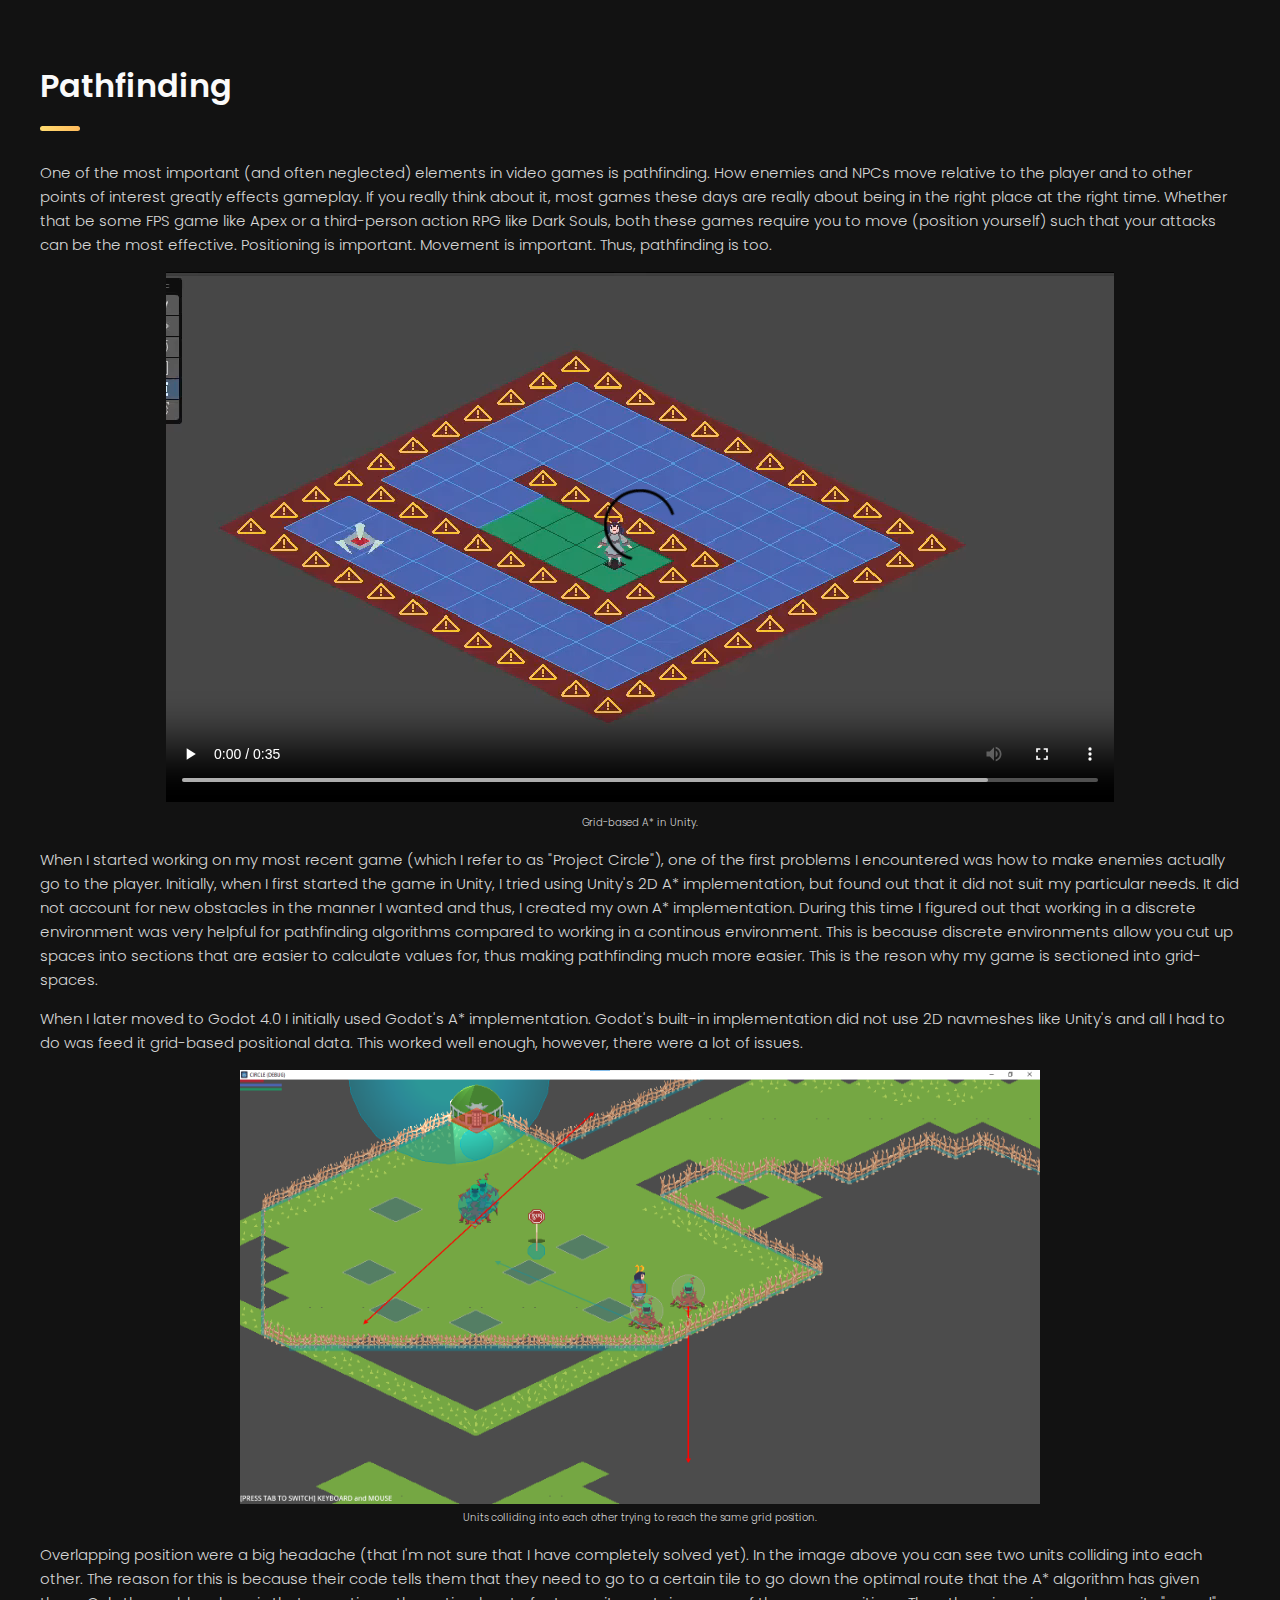
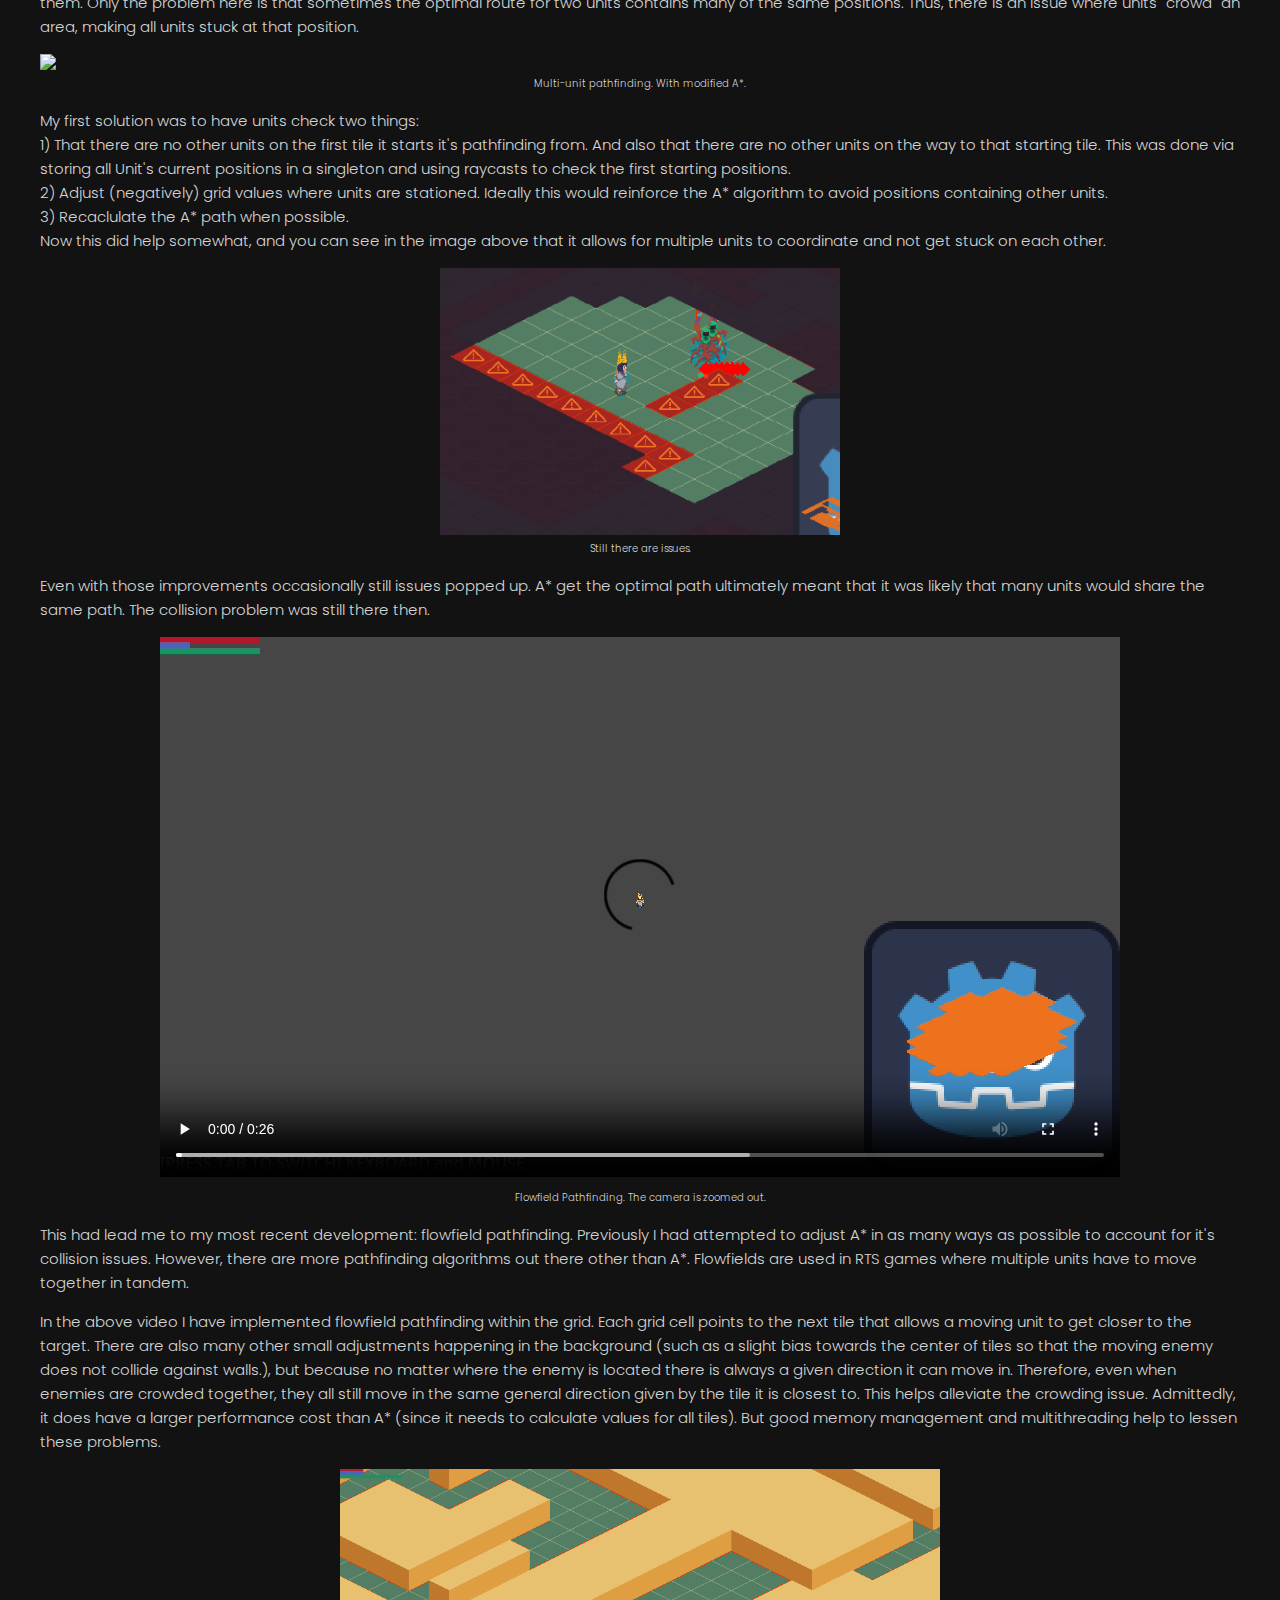
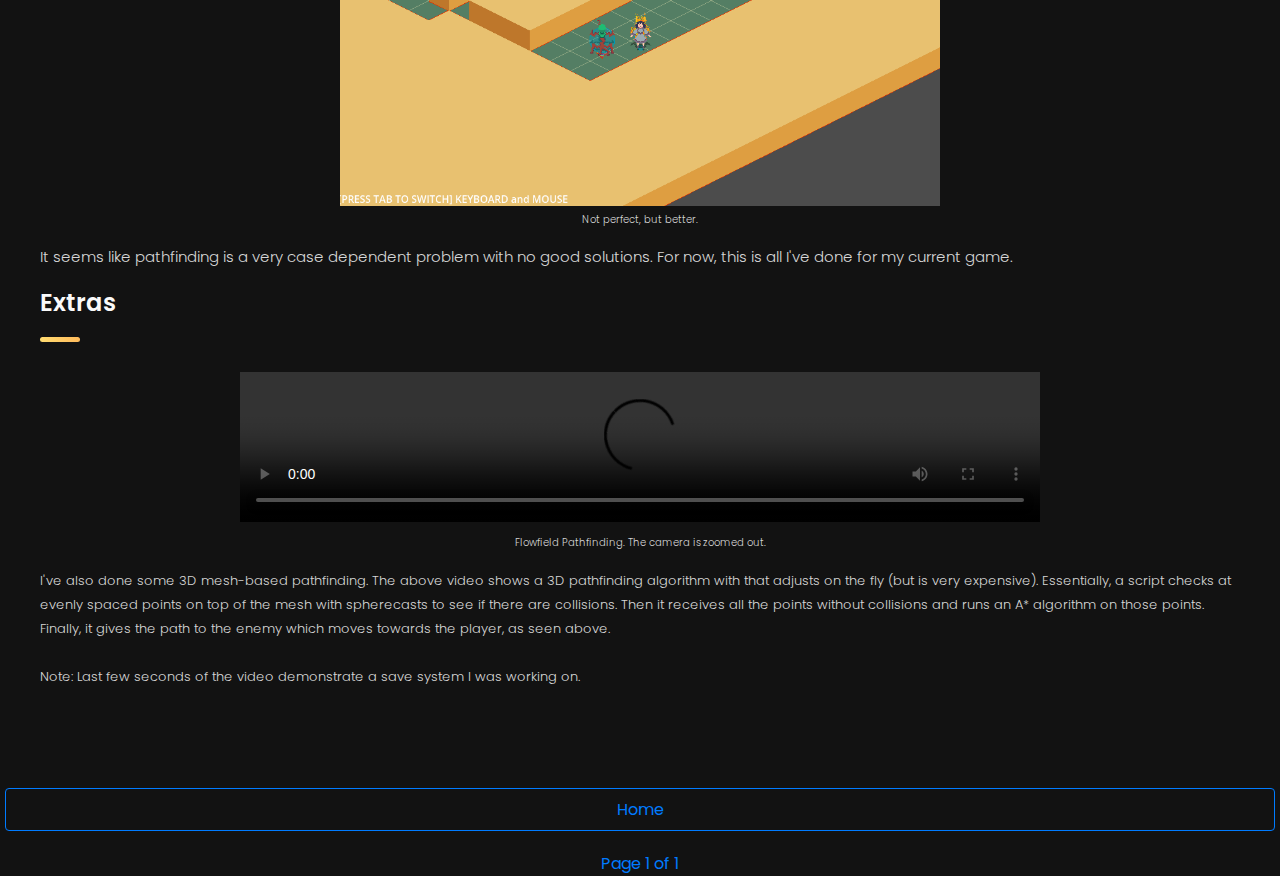
==== commit 5e486081: "pathfinding writing done (i think.)" ====
--- a/portfolio_pieces/index.html
+++ b/portfolio_pieces/index.html
@@ -90,7 +90,7 @@
                 </p>
 
                 <center>
-                    <img src="../assets/images/pathfinding/collision.png" width="1000px">
+                    <img src="../assets/images/pathfinding/collision.png" width="800px">
                     <p>
                         <font size="1">
                             Units colliding into each other trying to reach the same grid position.
@@ -126,9 +126,90 @@
                     2) Adjust (negatively) grid values where units are stationed. Ideally this would reinforce
                     the A* algorithm to avoid positions containing other units. 
                     <br>
+                    3) Recaclulate the A* path when possible.
+                    <br>
                     Now this did help somewhat, and you can see in the image above that it allows
                     for multiple units to coordinate and not get stuck on each other. 
-
+                </p>
+
+                <center>
+                    <img src="../assets/images/pathfinding/bad_pathfinding_2.png" width="400">
+                    <p>
+                        <font size="1">
+                            Still there are issues. 
+                        </font>
+                    </p>
+                </center>
+                <p>
+                    Even with those improvements occasionally still issues popped up. A* get the 
+                    optimal path ultimately meant that it was likely that many units would share the
+                    same path. The collision problem was still there then.
+                </p>
+
+                <center>
+                    <video controls>
+                        <source src="../assets/images/pathfinding/flowfield_in_action.webm" type="video/webm" />
+                    </video>
+                    <p>
+                        <font size="1">
+                            Flowfield Pathfinding. The camera is zoomed out.
+                        </font>
+                    </p>
+                </center>
+                <p>
+                    This had lead me to my most recent development: flowfield pathfinding.
+                    Previously I had attempted to adjust A* in as many ways as possible to
+                    account for it's collision issues. However, there are more pathfinding algorithms
+                    out there other than A*. Flowfields are used in RTS games where multiple units
+                    have to move together in tandem. 
+                </p>
+                <p>
+                    In the above video I have implemented flowfield pathfinding within the grid. Each
+                    grid cell points to the next tile that allows a moving unit to get closer to the target.
+                    There are also many other small adjustments happening in the background (such as a slight
+                    bias towards the center of tiles so that the moving enemy does not collide against walls.),
+                    but because no matter where the enemy is located there is always a given direction it can move in.
+                    Therefore, even when enemies are crowded together, they all still move in the same general
+                    direction given by the tile it is closest to. This helps alleviate the crowding issue. 
+                    Admittedly, it does have a larger performance cost than A* (since it needs to calculate values
+                    for all tiles). But good memory management and multithreading help to lessen these problems.
+                </p>
+
+                <center>
+                    <img src="../assets/images/pathfinding/game_screenshot.png" width="600">
+                    <p>
+                        <font size="1">
+                            Not perfect, but better. 
+                        </font>
+                    </p>
+                </center>
+                <p>
+                    It seems like pathfinding is a very case dependent problem with no good solutions.
+                    For now, this is all I've done for my current game.
+                </p>
+
+                <h3 class="h3 article-title">Extras</h3>
+
+                <center>
+                    <video controls width="800">
+                        <source src="../assets/images/pathfinding/3d_pathfinding.webm" type="video/webm" />
+                    </video>
+                    <p>
+                        <font size="1">
+                            Flowfield Pathfinding. The camera is zoomed out.
+                        </font>
+                    </p>
+                </center>
+                <p>
+                    <font size="2">
+                    I've also done some 3D mesh-based pathfinding. The above video shows a 3D pathfinding algorithm with
+                    that adjusts on the fly (but is very expensive). Essentially, a script checks at evenly spaced points
+                    on top of the mesh with spherecasts to see if there are collisions. Then it receives all the points without
+                    collisions and runs an A* algorithm on those points. Finally, it gives the path to the enemy which moves towards the player, as seen above.
+                    <br>
+                    <br>
+                    Note: Last few seconds of the video demonstrate a save system I was working on.
+                    </font>
                 </p>
 
                 </section>
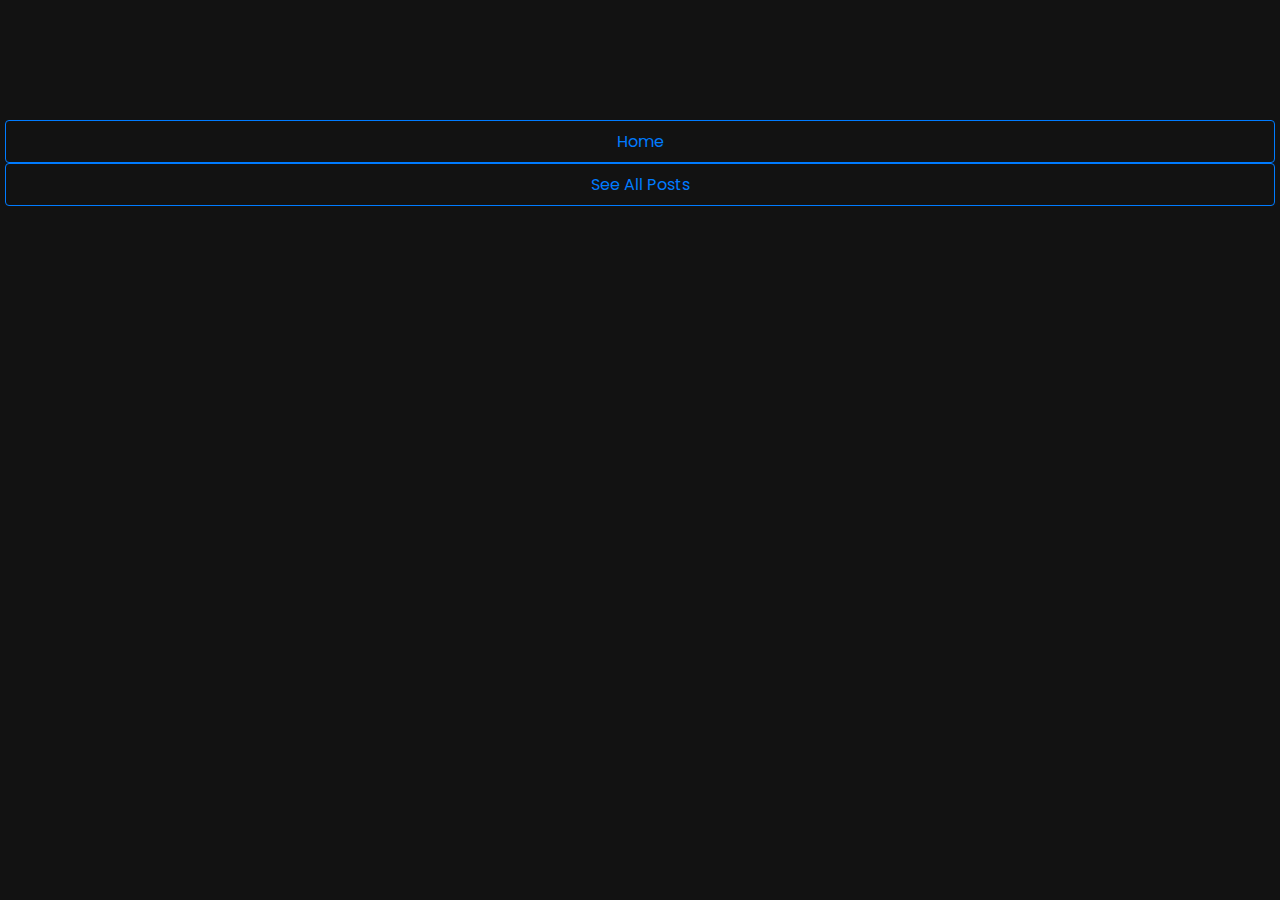
==== commit 5cb78d94: "proper linking to pathfinding page" ====
--- a/portfolio_pieces/index.html
+++ b/portfolio_pieces/index.html
@@ -32,7 +32,7 @@
     <main>
         <div id="data-container">
             
-            <div class="about-text">
+            <div class="about-text" id="pathfinding1">
                 <header>
                 <h2 class="h2 article-title">Pathfinding</h2>
                 </header>
@@ -215,17 +215,21 @@
                 </section>
             </div>
 
+            <!-- <div class="about-text">
+                SAMPLE TEXT
+            </div> -->
+
         </div>
     </main>
 
     <div class="pagination" id="pagination">
+        <a href="/vcard-personal-portfolio">Home</a> <!-- Necessary for Google Pages integration -->
         <a href="#" id="see_all">See All Posts</a> 
         <a href="#" id="prev">Previous</a> 
         <!-- <a href="#" class="page-link" data-page="1">1</a> 
         <a href="#" class="page-link" data-page="2">2</a> 
         <a href="#" class="page-link" data-page="3">3</a>  -->
         <a href="#" id="next">Next</a> 
-        <a href="/vcard-personal-portfolio">Home</a> <!-- Necessary for Google Pages integration -->
         <p id="page-numbers"> </p> 
     </div> 
 
